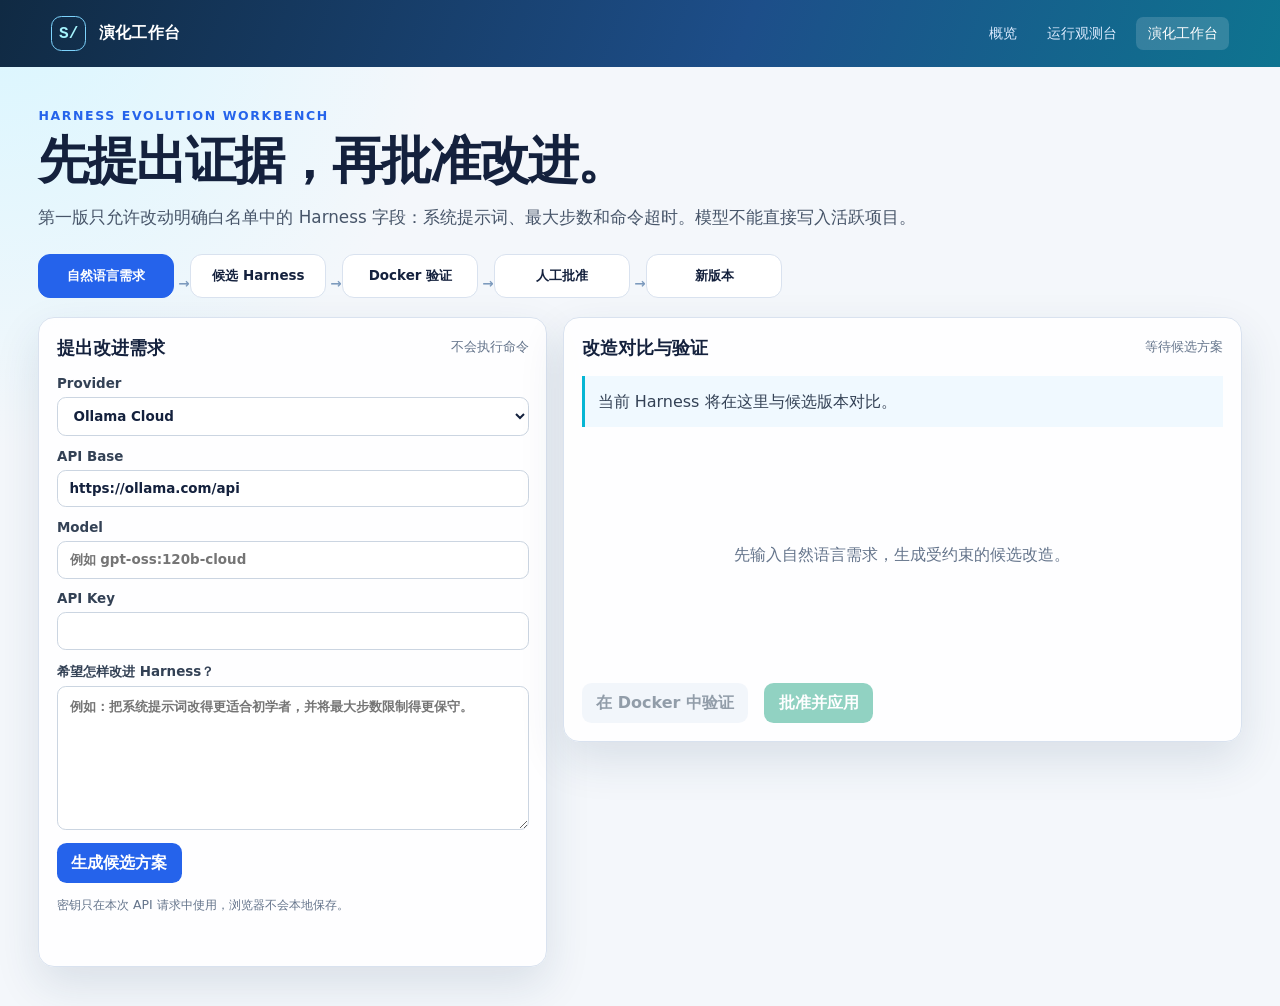
==== src/shellloop/studio_static/evolution.html @ b0a6fc45 "feat(agents): add observable Studio workbench" ====
<!doctype html>
<html lang="zh-CN">
  <head><meta charset="utf-8"><meta name="viewport" content="width=device-width, initial-scale=1"><title>演化工作台 · Shellloop Studio</title><link rel="stylesheet" href="style.css"></head>
  <body>
    <header class="topbar"><div class="brand"><span class="brand-mark">S/</span>演化工作台</div><nav class="nav"><a href="index.html">概览</a><a href="runtime.html">运行观测台</a><a class="active" href="evolution.html">演化工作台</a></nav></header>
    <main>
      <p class="eyebrow">Harness Evolution Workbench</p><h1>先提出证据，再批准改进。</h1><p class="lead">第一版只允许改动明确白名单中的 Harness 字段：系统提示词、最大步数和命令超时。模型不能直接写入活跃项目。</p>
      <div class="flow" id="flow"><div class="flow-node active">自然语言需求</div><div class="flow-node">候选 Harness</div><div class="flow-node">Docker 验证</div><div class="flow-node">人工批准</div><div class="flow-node">新版本</div></div>
      <section class="grid evolution">
        <form class="panel" id="proposal-form"><div class="panel-head"><h2>提出改进需求</h2><span>不会执行命令</span></div>
          <label>Provider<select id="provider"><option value="ollama-cloud">Ollama Cloud</option><option value="openai-compatible">OpenAI-compatible</option></select></label><label>API Base<input id="api-base" value="https://ollama.com/api" required></label><label>Model<input id="model" placeholder="例如 gpt-oss:120b-cloud" required></label><label>API Key<input id="api-key" type="password" autocomplete="off" required></label><label>希望怎样改进 Harness？<textarea id="request" placeholder="例如：把系统提示词改得更适合初学者，并将最大步数限制得更保守。" required></textarea></label>
          <button class="button" id="proposal-button">生成候选方案</button><p class="hint">密钥只在本次 API 请求中使用，浏览器不会本地保存。</p><p class="message" id="proposal-message"></p>
        </form>
        <section class="panel"><div class="panel-head"><h2>改造对比与验证</h2><span id="proposal-status">等待候选方案</span></div><p class="proposal-summary" id="proposal-summary">当前 Harness 将在这里与候选版本对比。</p><div class="diff" id="diff"><div class="empty">先输入自然语言需求，生成受约束的候选改造。</div></div><div class="hero-actions" style="margin-top:1rem"><button class="button secondary" id="verify-button" disabled>在 Docker 中验证</button><button class="button success" id="apply-button" disabled>批准并应用</button></div></section>
      </section>
    </main><script src="evolution.js"></script>
  </body>
</html>
---- src/shellloop/studio_static/style.css ----
:root {
  --canvas: #f4f7fb;
  --ink: #14213d;
  --muted: #64748b;
  --panel: rgba(255, 255, 255, 0.92);
  --line: #d9e2ef;
  --navy: #102a43;
  --blue: #2563eb;
  --cyan: #06b6d4;
  --mint: #0f9f7a;
  --amber: #d97706;
  --rose: #dc4c64;
  --shadow: 0 18px 45px rgba(24, 55, 91, 0.12);
}

* { box-sizing: border-box; }

body {
  margin: 0;
  min-width: 320px;
  color: var(--ink);
  background: radial-gradient(circle at 0 0, #d9f6ff 0, transparent 28rem), var(--canvas);
  font-family: Inter, ui-sans-serif, system-ui, -apple-system, BlinkMacSystemFont, "Segoe UI", sans-serif;
}

.topbar {
  display: flex;
  align-items: center;
  justify-content: space-between;
  gap: 1rem;
  padding: 1rem clamp(1rem, 4vw, 4rem);
  color: white;
  background: linear-gradient(110deg, #102a43, #1d4e89 58%, #0e7490);
}

.brand { display: flex; align-items: center; gap: .8rem; font-weight: 750; letter-spacing: .01em; }
.brand-mark { display: grid; place-items: center; width: 2.2rem; height: 2.2rem; border: 1px solid #7dd3fc; border-radius: .65rem; color: #a5f3fc; font-family: ui-monospace, monospace; }
.nav { display: flex; flex-wrap: wrap; gap: .5rem; }
.nav a { color: #dbeafe; text-decoration: none; padding: .45rem .7rem; border-radius: .45rem; font-size: .9rem; }
.nav a:hover, .nav a.active { color: white; background: rgba(255,255,255,.15); }

main { max-width: 1440px; margin: 0 auto; padding: clamp(1rem, 3vw, 2.4rem); }
.eyebrow { margin: 0 0 .5rem; color: var(--blue); font-size: .78rem; font-weight: 800; letter-spacing: .13em; text-transform: uppercase; }
h1 { margin: 0; max-width: 17ch; font-size: clamp(2rem, 4vw, 3.6rem); line-height: 1.05; letter-spacing: -.04em; }
h2 { margin: 0; font-size: 1.1rem; }
p { line-height: 1.6; }
.lead { max-width: 58rem; color: #475569; font-size: 1.05rem; }

.status-row, .cards, .grid, .hero-actions, .flow { display: flex; gap: 1rem; }
.status-row { align-items: center; flex-wrap: wrap; margin: 1.3rem 0 2rem; }
.pill { display: inline-flex; align-items: center; gap: .45rem; padding: .4rem .68rem; border: 1px solid var(--line); border-radius: 999px; background: white; color: #475569; font-size: .83rem; }
.pill.ok { color: #087c5d; border-color: #9ce7d4; background: #ecfdf5; }
.pill.warn { color: #a34f05; border-color: #fdc77b; background: #fff7ed; }
.dot { width: .5rem; height: .5rem; border-radius: 99px; background: currentColor; }

.cards { flex-wrap: wrap; }
.card, .panel { border: 1px solid var(--line); border-radius: 1rem; background: var(--panel); box-shadow: var(--shadow); }
.card { flex: 1 1 17rem; padding: 1.35rem; }
.card p { margin: .7rem 0 1rem; color: var(--muted); }
.card a, .button { display: inline-flex; align-items: center; justify-content: center; min-height: 2.5rem; padding: .55rem .9rem; border: 0; border-radius: .6rem; color: white; background: var(--blue); cursor: pointer; font: inherit; font-weight: 700; text-decoration: none; }
.card a:hover, .button:hover { filter: brightness(.94); }
.button.secondary { color: var(--navy); background: #e5edf8; }
.button.success { background: var(--mint); }
.button:disabled { opacity: .45; cursor: not-allowed; }

.grid { align-items: start; }
.grid.runtime { display: grid; grid-template-columns: minmax(17rem, .75fr) minmax(24rem, 1.4fr) minmax(17rem, .7fr); }
.grid.evolution { display: grid; grid-template-columns: minmax(19rem, .9fr) minmax(23rem, 1.2fr); }
.panel { padding: 1.1rem; }
.panel-head { display: flex; align-items: center; justify-content: space-between; gap: 1rem; margin-bottom: 1rem; }
.panel-head span { color: var(--muted); font-size: .8rem; }

label { display: grid; gap: .35rem; margin: .8rem 0; color: #334155; font-size: .84rem; font-weight: 700; }
input, select, textarea { width: 100%; border: 1px solid #cbd5e1; border-radius: .55rem; padding: .65rem .72rem; color: var(--ink); background: white; font: inherit; }
textarea { min-height: 9rem; resize: vertical; }
input:focus, select:focus, textarea:focus { outline: 3px solid #bae6fd; border-color: var(--cyan); }
.hint { margin: .75rem 0 0; color: var(--muted); font-size: .78rem; }
.message { min-height: 1.3rem; margin: .8rem 0 0; color: var(--rose); font-size: .86rem; }

.timeline { position: relative; min-height: 26rem; max-height: 66vh; overflow: auto; padding: .2rem .1rem .2rem 1.4rem; }
.timeline::before { position: absolute; top: .5rem; bottom: .5rem; left: .45rem; width: 2px; background: #d5e4f5; content: ""; }
.event { position: relative; margin: 0 0 .9rem; padding: .8rem .9rem; border: 1px solid var(--line); border-radius: .75rem; background: white; }
.event::before { position: absolute; top: 1.05rem; left: -1.27rem; width: .72rem; height: .72rem; border: 3px solid var(--canvas); border-radius: 50%; background: var(--blue); content: ""; }
.event.model::before { background: var(--cyan); }.event.sandbox::before { background: var(--amber); }.event.done::before { background: var(--mint); }.event.failed::before { background: var(--rose); }
.event-top { display: flex; justify-content: space-between; gap: 1rem; font-size: .78rem; color: var(--muted); }
.event strong { display: block; margin-top: .25rem; color: var(--ink); font-size: .92rem; }.event code { display: block; margin-top: .55rem; overflow-wrap: anywhere; color: #0f3d63; font-size: .76rem; }

.state-list { display: grid; gap: .75rem; }.state { padding: .75rem; border-radius: .7rem; background: #f8fafc; }.state small { display: block; color: var(--muted); }.state b { display: block; margin-top: .25rem; font-size: .94rem; overflow-wrap: anywhere; }
.empty { display: grid; place-items: center; min-height: 14rem; color: var(--muted); text-align: center; }

.flow { align-items: center; flex-wrap: wrap; padding: .4rem 0 1.2rem; }.flow-node { position: relative; min-width: 8.5rem; padding: .75rem; border: 1px solid var(--line); border-radius: .75rem; background: white; text-align: center; font-size: .84rem; font-weight: 700; }.flow-node:not(:last-child)::after { position: absolute; right: -1rem; top: 50%; color: #7c9abd; content: "→"; }.flow-node.active { color: white; border-color: var(--blue); background: var(--blue); }.flow-node.good { color: #075d47; border-color: #80e5c9; background: #ecfdf5; }
.diff { display: grid; gap: .7rem; }.diff-row { display: grid; grid-template-columns: 8rem 1fr 1fr; gap: .5rem; align-items: start; padding: .7rem; border-radius: .6rem; background: #f8fafc; font-size: .82rem; }.diff-row b { color: #475569; }.old { color: #b45309; }.new { color: #057a55; }.unchanged { color: var(--muted); }
.proposal-summary { margin: 0 0 1rem; padding: .8rem; border-left: 3px solid var(--cyan); color: #334155; background: #f0f9ff; }

@media (max-width: 1050px) { .grid.runtime, .grid.evolution { grid-template-columns: 1fr 1fr; }.grid.runtime .timeline-panel { grid-column: span 2; } }
@media (max-width: 680px) { .topbar { align-items: flex-start; flex-direction: column; }.grid.runtime, .grid.evolution { display: block; }.grid > .panel { margin-bottom: 1rem; }.grid.runtime .timeline-panel { min-height: auto; }.diff-row { grid-template-columns: 1fr; }.flow-node:not(:last-child)::after { display: none; } }
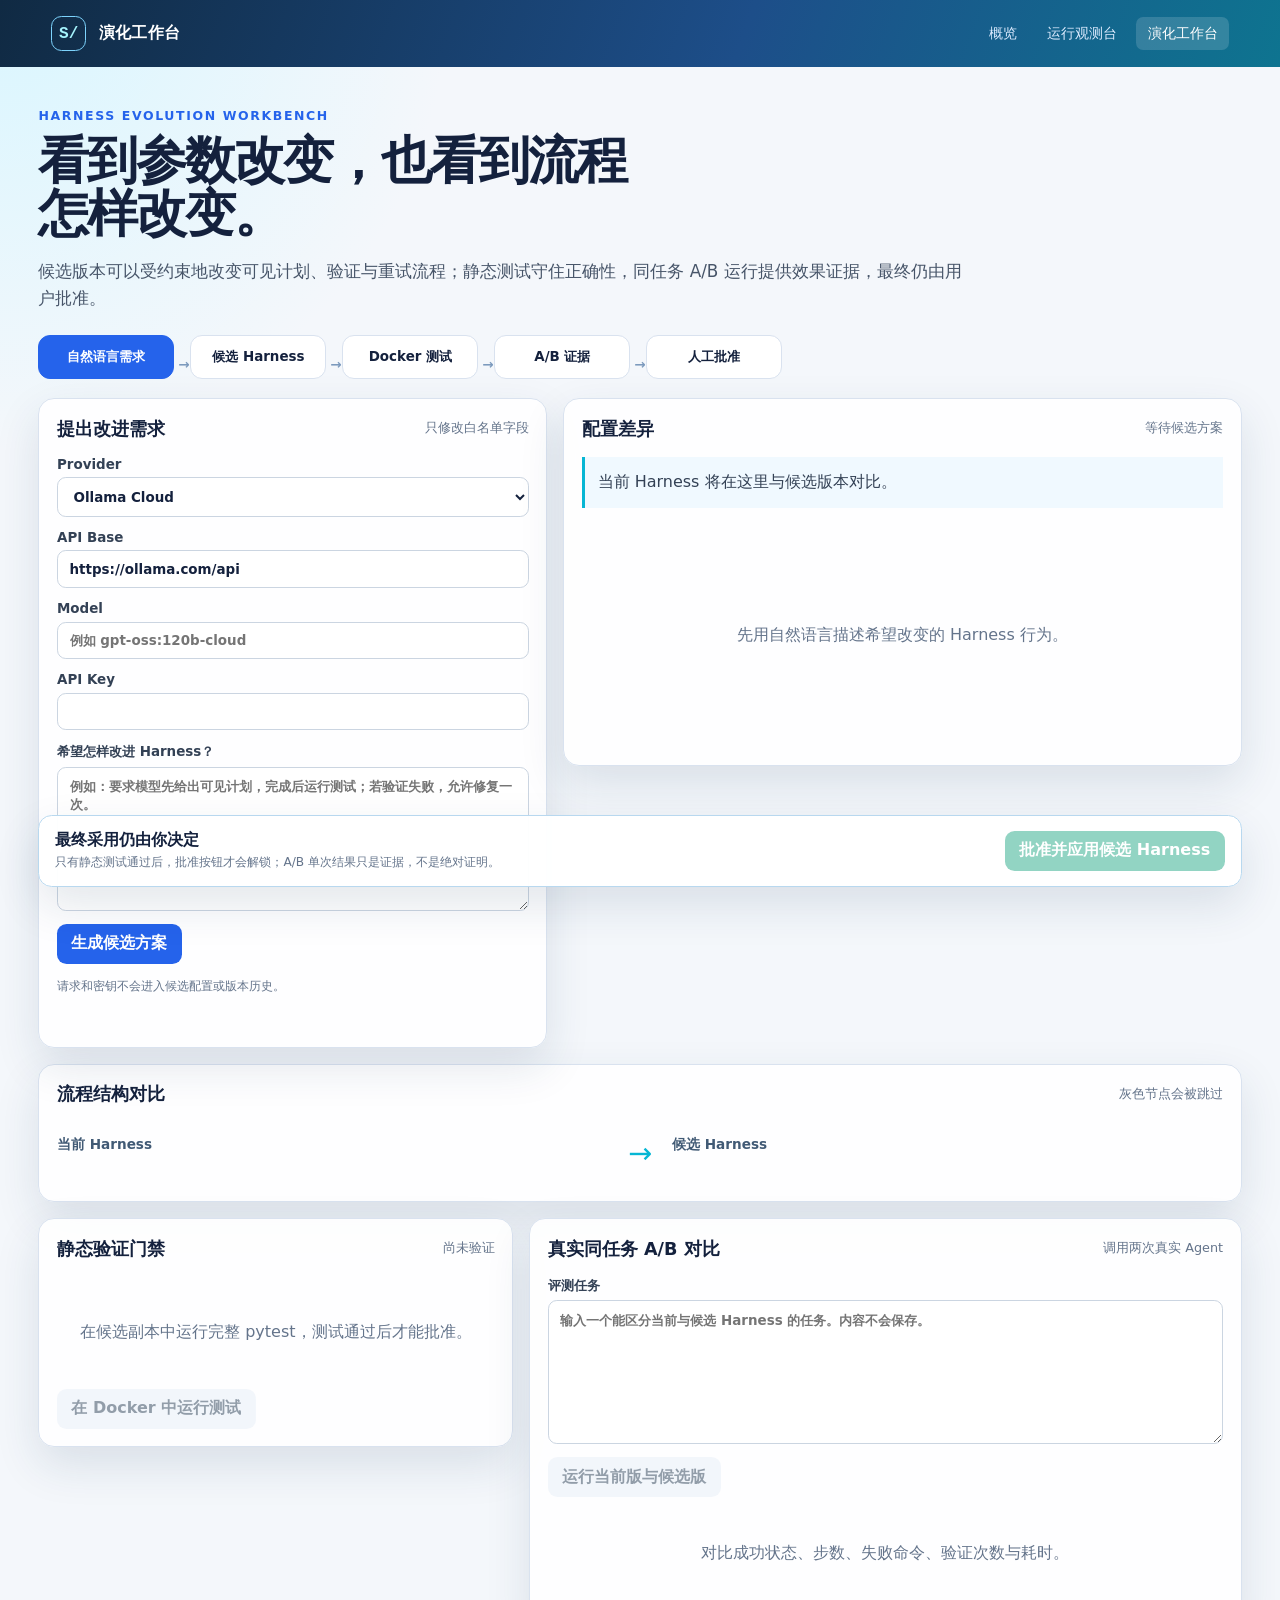
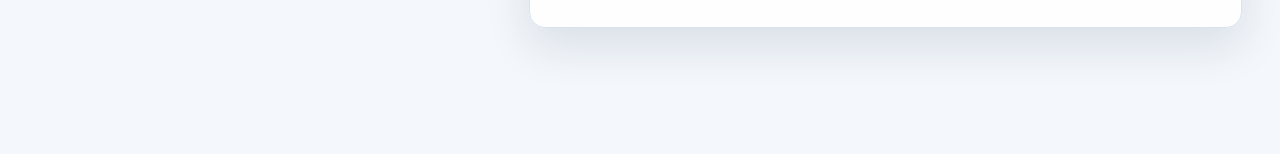
==== commit d2e27875: "feat(agents): add observable Harness evaluation" ====
--- a/src/shellloop/studio_static/evolution.html
+++ b/src/shellloop/studio_static/evolution.html
@@ -4,15 +4,21 @@
   <body>
     <header class="topbar"><div class="brand"><span class="brand-mark">S/</span>演化工作台</div><nav class="nav"><a href="index.html">概览</a><a href="runtime.html">运行观测台</a><a class="active" href="evolution.html">演化工作台</a></nav></header>
     <main>
-      <p class="eyebrow">Harness Evolution Workbench</p><h1>先提出证据，再批准改进。</h1><p class="lead">第一版只允许改动明确白名单中的 Harness 字段：系统提示词、最大步数和命令超时。模型不能直接写入活跃项目。</p>
-      <div class="flow" id="flow"><div class="flow-node active">自然语言需求</div><div class="flow-node">候选 Harness</div><div class="flow-node">Docker 验证</div><div class="flow-node">人工批准</div><div class="flow-node">新版本</div></div>
+      <p class="eyebrow">Harness Evolution Workbench</p><h1>看到参数改变，也看到流程怎样改变。</h1><p class="lead">候选版本可以受约束地改变可见计划、验证与重试流程；静态测试守住正确性，同任务 A/B 运行提供效果证据，最终仍由用户批准。</p>
+      <div class="flow" id="approval-flow"><div class="flow-node active">自然语言需求</div><div class="flow-node">候选 Harness</div><div class="flow-node">Docker 测试</div><div class="flow-node">A/B 证据</div><div class="flow-node">人工批准</div></div>
       <section class="grid evolution">
-        <form class="panel" id="proposal-form"><div class="panel-head"><h2>提出改进需求</h2><span>不会执行命令</span></div>
-          <label>Provider<select id="provider"><option value="ollama-cloud">Ollama Cloud</option><option value="openai-compatible">OpenAI-compatible</option></select></label><label>API Base<input id="api-base" value="https://ollama.com/api" required></label><label>Model<input id="model" placeholder="例如 gpt-oss:120b-cloud" required></label><label>API Key<input id="api-key" type="password" autocomplete="off" required></label><label>希望怎样改进 Harness？<textarea id="request" placeholder="例如：把系统提示词改得更适合初学者，并将最大步数限制得更保守。" required></textarea></label>
-          <button class="button" id="proposal-button">生成候选方案</button><p class="hint">密钥只在本次 API 请求中使用，浏览器不会本地保存。</p><p class="message" id="proposal-message"></p>
+        <form class="panel" id="proposal-form"><div class="panel-head"><h2>提出改进需求</h2><span>只修改白名单字段</span></div>
+          <label>Provider<select id="provider"><option value="ollama-cloud">Ollama Cloud</option><option value="openai-compatible">OpenAI-compatible</option></select></label><label>API Base<input id="api-base" value="https://ollama.com/api" required></label><label>Model<input id="model" placeholder="例如 gpt-oss:120b-cloud" required></label><label>API Key<input id="api-key" type="password" autocomplete="off" required></label><label>希望怎样改进 Harness？<textarea id="request" placeholder="例如：要求模型先给出可见计划，完成后运行测试；若验证失败，允许修复一次。" required></textarea></label>
+          <button class="button" id="proposal-button">生成候选方案</button><p class="hint">请求和密钥不会进入候选配置或版本历史。</p><p class="message" id="proposal-message"></p>
         </form>
-        <section class="panel"><div class="panel-head"><h2>改造对比与验证</h2><span id="proposal-status">等待候选方案</span></div><p class="proposal-summary" id="proposal-summary">当前 Harness 将在这里与候选版本对比。</p><div class="diff" id="diff"><div class="empty">先输入自然语言需求，生成受约束的候选改造。</div></div><div class="hero-actions" style="margin-top:1rem"><button class="button secondary" id="verify-button" disabled>在 Docker 中验证</button><button class="button success" id="apply-button" disabled>批准并应用</button></div></section>
+        <section class="panel"><div class="panel-head"><h2>配置差异</h2><span id="proposal-status">等待候选方案</span></div><p class="proposal-summary" id="proposal-summary">当前 Harness 将在这里与候选版本对比。</p><div class="diff" id="diff"><div class="empty">先用自然语言描述希望改变的 Harness 行为。</div></div></section>
       </section>
+      <section class="panel evolution-panel"><div class="panel-head"><h2>流程结构对比</h2><span>灰色节点会被跳过</span></div><div class="flow-compare"><div><h3>当前 Harness</h3><div class="workflow-rail vertical" id="current-flow"></div></div><div class="flow-arrow">→</div><div><h3>候选 Harness</h3><div class="workflow-rail vertical" id="candidate-flow"></div></div></div></section>
+      <section class="grid evidence-grid">
+        <section class="panel"><div class="panel-head"><h2>静态验证门禁</h2><span id="verification-status">尚未验证</span></div><div id="verification-evidence" class="empty compact">在候选副本中运行完整 pytest，测试通过后才能批准。</div><button class="button secondary" id="verify-button" disabled>在 Docker 中运行测试</button></section>
+        <section class="panel"><div class="panel-head"><h2>真实同任务 A/B 对比</h2><span>调用两次真实 Agent</span></div><label>评测任务<textarea id="evaluation-task" placeholder="输入一个能区分当前与候选 Harness 的任务。内容不会保存。"></textarea></label><button class="button secondary" id="compare-button" disabled>运行当前版与候选版</button><div id="comparison" class="empty compact">对比成功状态、步数、失败命令、验证次数与耗时。</div></section>
+      </section>
+      <section class="approval-bar"><div><b>最终采用仍由你决定</b><span>只有静态测试通过后，批准按钮才会解锁；A/B 单次结果只是证据，不是绝对证明。</span></div><button class="button success" id="apply-button" disabled>批准并应用候选 Harness</button></section>
     </main><script src="evolution.js"></script>
   </body>
 </html>
--- a/src/shellloop/studio_static/style.css
+++ b/src/shellloop/studio_static/style.css
@@ -84,6 +84,10 @@
 .event.model::before { background: var(--cyan); }.event.sandbox::before { background: var(--amber); }.event.done::before { background: var(--mint); }.event.failed::before { background: var(--rose); }
 .event-top { display: flex; justify-content: space-between; gap: 1rem; font-size: .78rem; color: var(--muted); }
 .event strong { display: block; margin-top: .25rem; color: var(--ink); font-size: .92rem; }.event code { display: block; margin-top: .55rem; overflow-wrap: anywhere; color: #0f3d63; font-size: .76rem; }
+.event { cursor: pointer; transition: border-color .18s ease, box-shadow .18s ease, transform .18s ease; }
+.event:hover, .event.selected { border-color: #7dd3fc; box-shadow: 0 10px 24px rgba(14, 116, 144, .12); transform: translateY(-1px); }
+.event.agent::before { background: var(--blue); }.event.model::before { background: var(--cyan); }.event.sandbox::before { background: var(--amber); }.event.verification::before { background: var(--mint); }
+.event-badges { display: flex; flex-wrap: wrap; gap: .35rem; margin-top: .5rem; }.event-badges em { padding: .16rem .4rem; border-radius: 999px; color: #526b86; background: #edf4fb; font-size: .7rem; font-style: normal; }
 
 .state-list { display: grid; gap: .75rem; }.state { padding: .75rem; border-radius: .7rem; background: #f8fafc; }.state small { display: block; color: var(--muted); }.state b { display: block; margin-top: .25rem; font-size: .94rem; overflow-wrap: anywhere; }
 .empty { display: grid; place-items: center; min-height: 14rem; color: var(--muted); text-align: center; }
@@ -92,5 +96,12 @@
 .diff { display: grid; gap: .7rem; }.diff-row { display: grid; grid-template-columns: 8rem 1fr 1fr; gap: .5rem; align-items: start; padding: .7rem; border-radius: .6rem; background: #f8fafc; font-size: .82rem; }.diff-row b { color: #475569; }.old { color: #b45309; }.new { color: #057a55; }.unchanged { color: var(--muted); }
 .proposal-summary { margin: 0 0 1rem; padding: .8rem; border-left: 3px solid var(--cyan); color: #334155; background: #f0f9ff; }
 
-@media (max-width: 1050px) { .grid.runtime, .grid.evolution { grid-template-columns: 1fr 1fr; }.grid.runtime .timeline-panel { grid-column: span 2; } }
-@media (max-width: 680px) { .topbar { align-items: flex-start; flex-direction: column; }.grid.runtime, .grid.evolution { display: block; }.grid > .panel { margin-bottom: 1rem; }.grid.runtime .timeline-panel { min-height: auto; }.diff-row { grid-template-columns: 1fr; }.flow-node:not(:last-child)::after { display: none; } }
+.metric-strip { display: grid; grid-template-columns: repeat(5, minmax(7rem, 1fr)); gap: .7rem; margin: 1rem 0; }.metric { padding: .8rem .9rem; border: 1px solid var(--line); border-radius: .75rem; background: rgba(255,255,255,.84); }.metric small { display: block; color: var(--muted); font-size: .72rem; }.metric b { display: block; margin-top: .2rem; font-size: 1rem; }
+.phase-rail { display: grid; grid-template-columns: repeat(4, 1fr); gap: .65rem; margin-bottom: .75rem; }.phase-rail > div { display: flex; align-items: center; gap: .55rem; padding: .65rem .75rem; border: 1px solid var(--line); border-radius: .7rem; color: #64748b; background: white; font-size: .82rem; font-weight: 750; transition: .18s ease; }.phase-rail span { display: grid; place-items: center; width: 1.65rem; height: 1.65rem; border-radius: 50%; color: #5c7896; background: #e8f0f8; font-size: .68rem; }.phase-rail > div.active { color: white; border-color: var(--blue); background: linear-gradient(105deg, var(--blue), #0e7490); box-shadow: 0 8px 20px rgba(37,99,235,.2); }.phase-rail > div.active span { color: var(--blue); background: white; }
+.workflow-rail { display: flex; align-items: stretch; gap: .45rem; overflow-x: auto; margin-bottom: 1rem; }.workflow-node { position: relative; flex: 1 0 7.5rem; padding: .58rem .65rem; border: 1px solid #b8d8ef; border-radius: .62rem; color: #174f7a; background: #f0f9ff; text-align: center; }.workflow-node span, .workflow-node small { display: block; }.workflow-node span { font-size: .76rem; font-weight: 750; }.workflow-node small { margin-top: .15rem; color: #64829d; font-size: .62rem; }.workflow-node.disabled { border-style: dashed; color: #94a3b8; background: #f8fafc; opacity: .65; }
+.event-detail { margin-top: 1rem; padding-top: .9rem; border-top: 1px solid var(--line); }.event-detail h3 { margin: 0; font-size: 1rem; }.event-detail p { color: var(--muted); font-size: .82rem; }.event-detail > div { margin-top: .7rem; }.event-detail small { display: block; color: var(--muted); }.event-detail pre { max-height: 12rem; overflow: auto; margin: .2rem 0 0; padding: .55rem; border-radius: .5rem; color: #163c5c; background: #f1f5f9; font: .72rem/1.45 ui-monospace, SFMono-Regular, Consolas, monospace; white-space: pre-wrap; overflow-wrap: anywhere; }
+.evolution-panel { margin-top: 1rem; }.flow-compare { display: grid; grid-template-columns: 1fr 2rem 1fr; gap: 1rem; align-items: center; }.flow-compare h3 { color: #415a75; font-size: .85rem; }.flow-arrow { color: var(--cyan); font-size: 1.8rem; text-align: center; }.workflow-rail.vertical { display: grid; grid-template-columns: repeat(4, minmax(6rem, 1fr)); overflow: visible; }.diff-row.changed { border: 1px solid #a5dff0; background: #ecfeff; }.evidence-grid { display: grid; grid-template-columns: .8fr 1.2fr; margin-top: 1rem; }.empty.compact { min-height: 7rem; }.evidence-card { display: grid; grid-template-columns: 1.5fr .5fr .6fr; gap: .6rem; margin-bottom: 1rem; }.evidence-card > div { padding: .7rem; border-radius: .65rem; background: #f1f5f9; }.evidence-card small, .evidence-card b { display: block; }.evidence-card small { color: var(--muted); font-size: .7rem; }.evidence-card b { margin-top: .3rem; overflow-wrap: anywhere; font-size: .8rem; }
+.comparison-table { margin-top: 1rem; font-size: .8rem; }.comparison-table > div { display: grid; grid-template-columns: 1fr .7fr .7fr; padding: .45rem .6rem; border-bottom: 1px solid var(--line); }.comparison-table .compare-head { color: white; border-radius: .5rem .5rem 0 0; background: var(--navy); }.comparison-table p { color: var(--muted); font-size: .76rem; }.approval-bar { position: sticky; bottom: .8rem; z-index: 2; display: flex; align-items: center; justify-content: space-between; gap: 1rem; margin-top: 1rem; padding: .9rem 1rem; border: 1px solid #b8d8ef; border-radius: .85rem; background: rgba(255,255,255,.96); box-shadow: var(--shadow); }.approval-bar b, .approval-bar span { display: block; }.approval-bar span { margin-top: .2rem; color: var(--muted); font-size: .76rem; }
+
+@media (max-width: 1050px) { .grid.runtime, .grid.evolution { grid-template-columns: 1fr 1fr; }.grid.runtime .timeline-panel { grid-column: span 2; }.metric-strip { grid-template-columns: repeat(3, 1fr); }.workflow-rail.vertical { grid-template-columns: repeat(2, 1fr); } }
+@media (max-width: 680px) { .topbar { align-items: flex-start; flex-direction: column; }.grid.runtime, .grid.evolution, .evidence-grid { display: block; }.grid > .panel, .evidence-grid > .panel { margin-bottom: 1rem; }.grid.runtime .timeline-panel { min-height: auto; }.diff-row { grid-template-columns: 1fr; }.flow-node:not(:last-child)::after { display: none; }.metric-strip, .phase-rail { grid-template-columns: repeat(2, 1fr); }.flow-compare { grid-template-columns: 1fr; }.flow-arrow { transform: rotate(90deg); }.workflow-rail.vertical { grid-template-columns: 1fr 1fr; }.evidence-card { grid-template-columns: 1fr; }.approval-bar { align-items: stretch; flex-direction: column; } }
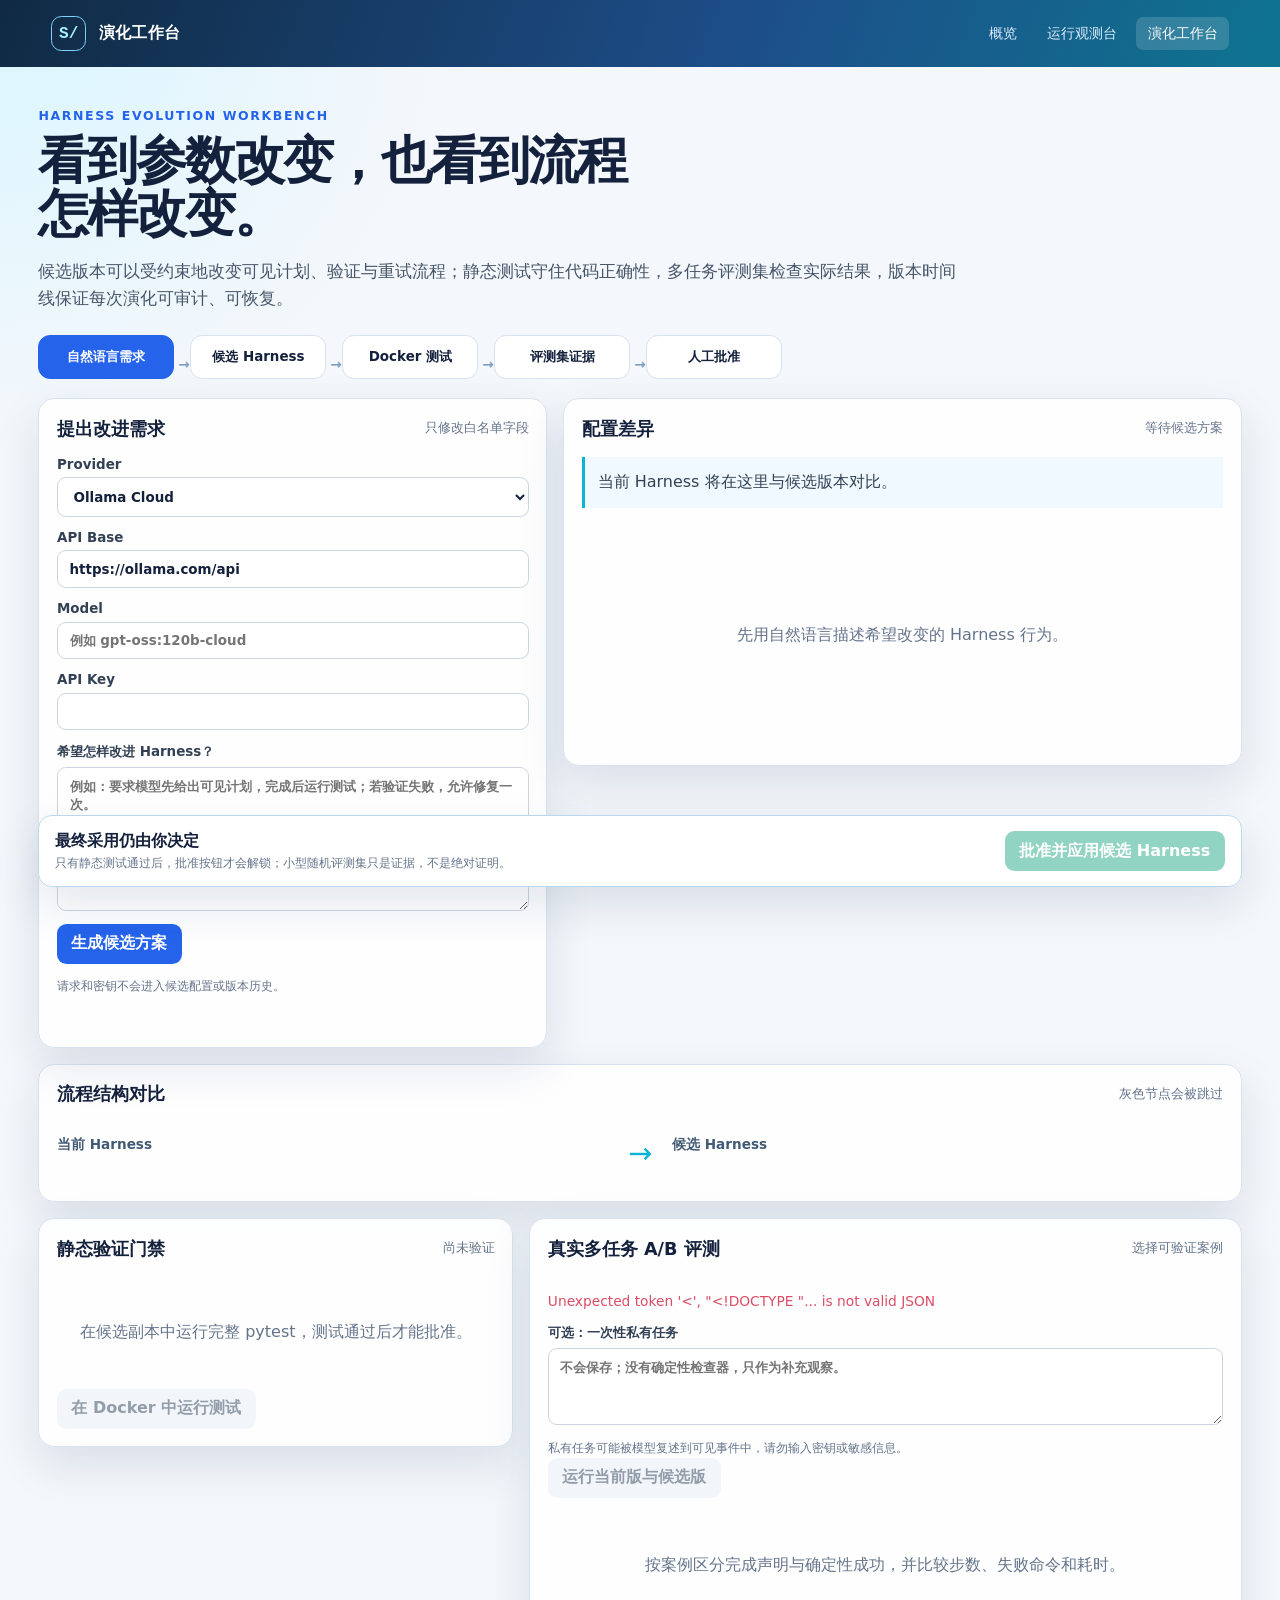
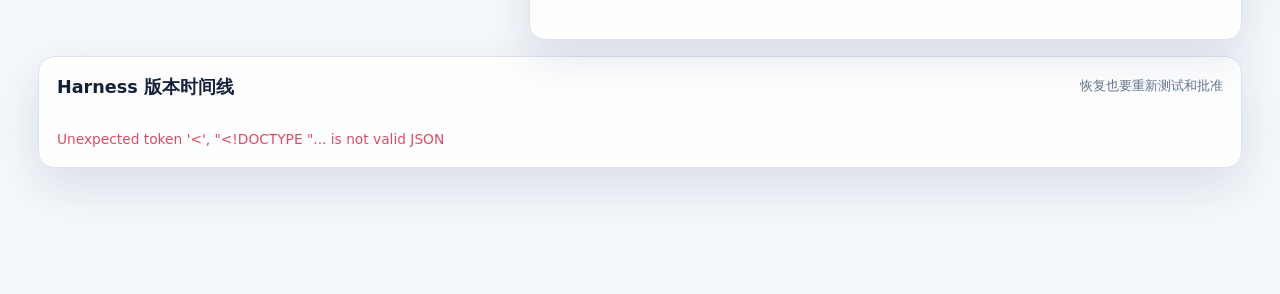
==== commit 468a9600: "feat(agents): add versioned evaluation loop" ====
--- a/src/shellloop/studio_static/evolution.html
+++ b/src/shellloop/studio_static/evolution.html
@@ -4,8 +4,8 @@
   <body>
     <header class="topbar"><div class="brand"><span class="brand-mark">S/</span>演化工作台</div><nav class="nav"><a href="index.html">概览</a><a href="runtime.html">运行观测台</a><a class="active" href="evolution.html">演化工作台</a></nav></header>
     <main>
-      <p class="eyebrow">Harness Evolution Workbench</p><h1>看到参数改变，也看到流程怎样改变。</h1><p class="lead">候选版本可以受约束地改变可见计划、验证与重试流程；静态测试守住正确性，同任务 A/B 运行提供效果证据，最终仍由用户批准。</p>
-      <div class="flow" id="approval-flow"><div class="flow-node active">自然语言需求</div><div class="flow-node">候选 Harness</div><div class="flow-node">Docker 测试</div><div class="flow-node">A/B 证据</div><div class="flow-node">人工批准</div></div>
+      <p class="eyebrow">Harness Evolution Workbench</p><h1>看到参数改变，也看到流程怎样改变。</h1><p class="lead">候选版本可以受约束地改变可见计划、验证与重试流程；静态测试守住代码正确性，多任务评测集检查实际结果，版本时间线保证每次演化可审计、可恢复。</p>
+      <div class="flow" id="approval-flow"><div class="flow-node active">自然语言需求</div><div class="flow-node">候选 Harness</div><div class="flow-node">Docker 测试</div><div class="flow-node">评测集证据</div><div class="flow-node">人工批准</div></div>
       <section class="grid evolution">
         <form class="panel" id="proposal-form"><div class="panel-head"><h2>提出改进需求</h2><span>只修改白名单字段</span></div>
           <label>Provider<select id="provider"><option value="ollama-cloud">Ollama Cloud</option><option value="openai-compatible">OpenAI-compatible</option></select></label><label>API Base<input id="api-base" value="https://ollama.com/api" required></label><label>Model<input id="model" placeholder="例如 gpt-oss:120b-cloud" required></label><label>API Key<input id="api-key" type="password" autocomplete="off" required></label><label>希望怎样改进 Harness？<textarea id="request" placeholder="例如：要求模型先给出可见计划，完成后运行测试；若验证失败，允许修复一次。" required></textarea></label>
@@ -16,9 +16,10 @@
       <section class="panel evolution-panel"><div class="panel-head"><h2>流程结构对比</h2><span>灰色节点会被跳过</span></div><div class="flow-compare"><div><h3>当前 Harness</h3><div class="workflow-rail vertical" id="current-flow"></div></div><div class="flow-arrow">→</div><div><h3>候选 Harness</h3><div class="workflow-rail vertical" id="candidate-flow"></div></div></div></section>
       <section class="grid evidence-grid">
         <section class="panel"><div class="panel-head"><h2>静态验证门禁</h2><span id="verification-status">尚未验证</span></div><div id="verification-evidence" class="empty compact">在候选副本中运行完整 pytest，测试通过后才能批准。</div><button class="button secondary" id="verify-button" disabled>在 Docker 中运行测试</button></section>
-        <section class="panel"><div class="panel-head"><h2>真实同任务 A/B 对比</h2><span>调用两次真实 Agent</span></div><label>评测任务<textarea id="evaluation-task" placeholder="输入一个能区分当前与候选 Harness 的任务。内容不会保存。"></textarea></label><button class="button secondary" id="compare-button" disabled>运行当前版与候选版</button><div id="comparison" class="empty compact">对比成功状态、步数、失败命令、验证次数与耗时。</div></section>
+        <section class="panel"><div class="panel-head"><h2>真实多任务 A/B 评测</h2><span id="comparison-status">选择可验证案例</span></div><div id="evaluation-cases" class="case-selector"><div class="empty compact">正在读取评测集…</div></div><label>可选：一次性私有任务<textarea class="compact-textarea" id="evaluation-task" placeholder="不会保存；没有确定性检查器，只作为补充观察。"></textarea></label><p class="hint">私有任务可能被模型复述到可见事件中，请勿输入密钥或敏感信息。</p><button class="button secondary" id="compare-button" disabled>运行当前版与候选版</button><div id="comparison-progress" class="comparison-progress"></div><div id="comparison" class="empty compact">按案例区分完成声明与确定性成功，并比较步数、失败命令和耗时。</div></section>
       </section>
-      <section class="approval-bar"><div><b>最终采用仍由你决定</b><span>只有静态测试通过后，批准按钮才会解锁；A/B 单次结果只是证据，不是绝对证明。</span></div><button class="button success" id="apply-button" disabled>批准并应用候选 Harness</button></section>
+      <section class="panel version-panel"><div class="panel-head"><h2>Harness 版本时间线</h2><span>恢复也要重新测试和批准</span></div><div id="version-list" class="version-list"><div class="empty compact">正在读取本地版本…</div></div></section>
+      <section class="approval-bar"><div><b>最终采用仍由你决定</b><span>只有静态测试通过后，批准按钮才会解锁；小型随机评测集只是证据，不是绝对证明。</span></div><button class="button success" id="apply-button" disabled>批准并应用候选 Harness</button></section>
     </main><script src="evolution.js"></script>
   </body>
 </html>
--- a/src/shellloop/studio_static/style.css
+++ b/src/shellloop/studio_static/style.css
@@ -102,6 +102,8 @@
 .event-detail { margin-top: 1rem; padding-top: .9rem; border-top: 1px solid var(--line); }.event-detail h3 { margin: 0; font-size: 1rem; }.event-detail p { color: var(--muted); font-size: .82rem; }.event-detail > div { margin-top: .7rem; }.event-detail small { display: block; color: var(--muted); }.event-detail pre { max-height: 12rem; overflow: auto; margin: .2rem 0 0; padding: .55rem; border-radius: .5rem; color: #163c5c; background: #f1f5f9; font: .72rem/1.45 ui-monospace, SFMono-Regular, Consolas, monospace; white-space: pre-wrap; overflow-wrap: anywhere; }
 .evolution-panel { margin-top: 1rem; }.flow-compare { display: grid; grid-template-columns: 1fr 2rem 1fr; gap: 1rem; align-items: center; }.flow-compare h3 { color: #415a75; font-size: .85rem; }.flow-arrow { color: var(--cyan); font-size: 1.8rem; text-align: center; }.workflow-rail.vertical { display: grid; grid-template-columns: repeat(4, minmax(6rem, 1fr)); overflow: visible; }.diff-row.changed { border: 1px solid #a5dff0; background: #ecfeff; }.evidence-grid { display: grid; grid-template-columns: .8fr 1.2fr; margin-top: 1rem; }.empty.compact { min-height: 7rem; }.evidence-card { display: grid; grid-template-columns: 1.5fr .5fr .6fr; gap: .6rem; margin-bottom: 1rem; }.evidence-card > div { padding: .7rem; border-radius: .65rem; background: #f1f5f9; }.evidence-card small, .evidence-card b { display: block; }.evidence-card small { color: var(--muted); font-size: .7rem; }.evidence-card b { margin-top: .3rem; overflow-wrap: anywhere; font-size: .8rem; }
 .comparison-table { margin-top: 1rem; font-size: .8rem; }.comparison-table > div { display: grid; grid-template-columns: 1fr .7fr .7fr; padding: .45rem .6rem; border-bottom: 1px solid var(--line); }.comparison-table .compare-head { color: white; border-radius: .5rem .5rem 0 0; background: var(--navy); }.comparison-table p { color: var(--muted); font-size: .76rem; }.approval-bar { position: sticky; bottom: .8rem; z-index: 2; display: flex; align-items: center; justify-content: space-between; gap: 1rem; margin-top: 1rem; padding: .9rem 1rem; border: 1px solid #b8d8ef; border-radius: .85rem; background: rgba(255,255,255,.96); box-shadow: var(--shadow); }.approval-bar b, .approval-bar span { display: block; }.approval-bar span { margin-top: .2rem; color: var(--muted); font-size: .76rem; }
+.case-selector { display: grid; gap: .55rem; }.case-option { display: grid; grid-template-columns: auto 1fr auto; align-items: start; gap: .65rem; margin: 0; padding: .65rem; border: 1px solid var(--line); border-radius: .65rem; background: #f8fafc; cursor: pointer; }.case-option input { width: auto; margin-top: .18rem; }.case-option b, .case-option small { display: block; }.case-option small { margin-top: .18rem; color: var(--muted); font-weight: 400; }.case-option em { padding: .18rem .4rem; border-radius: 999px; color: #087c5d; background: #dcfce7; font-size: .65rem; font-style: normal; white-space: nowrap; }.compact-textarea { min-height: 4.8rem; }.comparison-progress { max-height: 11rem; overflow: auto; margin-top: .75rem; }.progress-event { display: grid; grid-template-columns: 1fr auto auto; gap: .5rem; align-items: center; padding: .38rem .5rem; border-left: 3px solid var(--cyan); background: #f8fafc; font-size: .7rem; }.progress-event.candidate { border-color: var(--mint); }.progress-event.suite { border-color: var(--blue); }.progress-event span { color: var(--muted); }.progress-event em { color: var(--amber); font-style: normal; }.comparison-table > .case-results { display: grid; grid-template-columns: repeat(2, 1fr); gap: .45rem; padding: .7rem 0; border: 0; }.case-result { display: grid; grid-template-columns: 1fr auto auto; gap: .45rem; padding: .55rem; border: 1px solid var(--line); border-radius: .55rem; background: #f8fafc; }.case-result span { padding: .12rem .3rem; border-radius: .3rem; }.case-result .pass { color: #087c5d; background: #dcfce7; }.case-result .fail { color: #b42318; background: #fee2e2; }
+.version-panel { margin-top: 1rem; }.version-list { display: grid; gap: .55rem; }.version-item { display: flex; align-items: center; justify-content: space-between; gap: 1rem; padding: .75rem .85rem; border: 1px solid var(--line); border-radius: .7rem; background: #f8fafc; }.version-item.active { border-color: #80e5c9; background: #ecfdf5; }.version-item b, .version-item span, .version-item small { display: block; }.version-item span { margin-top: .18rem; color: #334155; font-size: .82rem; }.version-item small { margin-top: .2rem; color: var(--muted); font-size: .68rem; }.version-item .button { flex: 0 0 auto; font-size: .75rem; }
 
 @media (max-width: 1050px) { .grid.runtime, .grid.evolution { grid-template-columns: 1fr 1fr; }.grid.runtime .timeline-panel { grid-column: span 2; }.metric-strip { grid-template-columns: repeat(3, 1fr); }.workflow-rail.vertical { grid-template-columns: repeat(2, 1fr); } }
-@media (max-width: 680px) { .topbar { align-items: flex-start; flex-direction: column; }.grid.runtime, .grid.evolution, .evidence-grid { display: block; }.grid > .panel, .evidence-grid > .panel { margin-bottom: 1rem; }.grid.runtime .timeline-panel { min-height: auto; }.diff-row { grid-template-columns: 1fr; }.flow-node:not(:last-child)::after { display: none; }.metric-strip, .phase-rail { grid-template-columns: repeat(2, 1fr); }.flow-compare { grid-template-columns: 1fr; }.flow-arrow { transform: rotate(90deg); }.workflow-rail.vertical { grid-template-columns: 1fr 1fr; }.evidence-card { grid-template-columns: 1fr; }.approval-bar { align-items: stretch; flex-direction: column; } }
+@media (max-width: 680px) { .topbar { align-items: flex-start; flex-direction: column; }.grid.runtime, .grid.evolution, .evidence-grid { display: block; }.grid > .panel, .evidence-grid > .panel { margin-bottom: 1rem; }.grid.runtime .timeline-panel { min-height: auto; }.diff-row { grid-template-columns: 1fr; }.flow-node:not(:last-child)::after { display: none; }.metric-strip, .phase-rail { grid-template-columns: repeat(2, 1fr); }.flow-compare { grid-template-columns: 1fr; }.flow-arrow { transform: rotate(90deg); }.workflow-rail.vertical { grid-template-columns: 1fr 1fr; }.evidence-card, .comparison-table > .case-results { grid-template-columns: 1fr; }.case-option, .case-result { grid-template-columns: auto 1fr; }.case-option em, .case-result span { grid-column: 2; }.version-item, .approval-bar { align-items: stretch; flex-direction: column; } }
